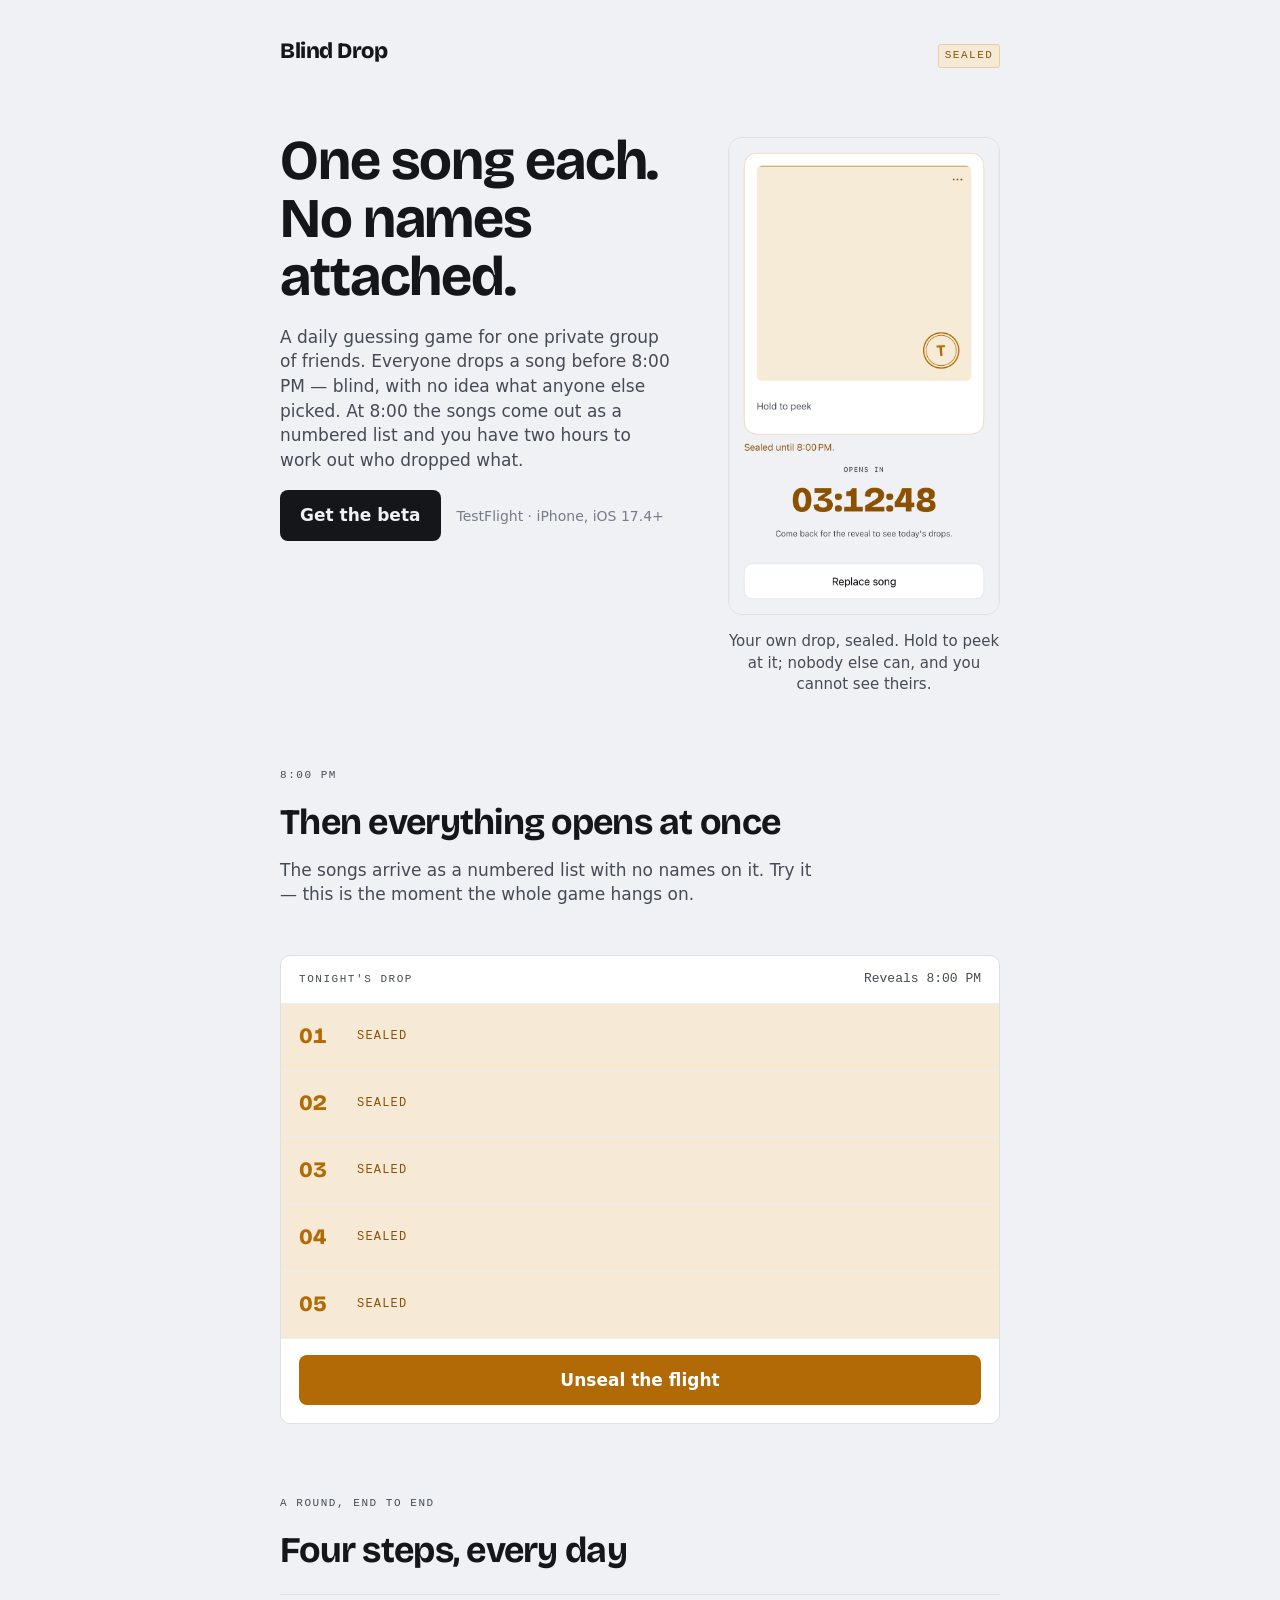
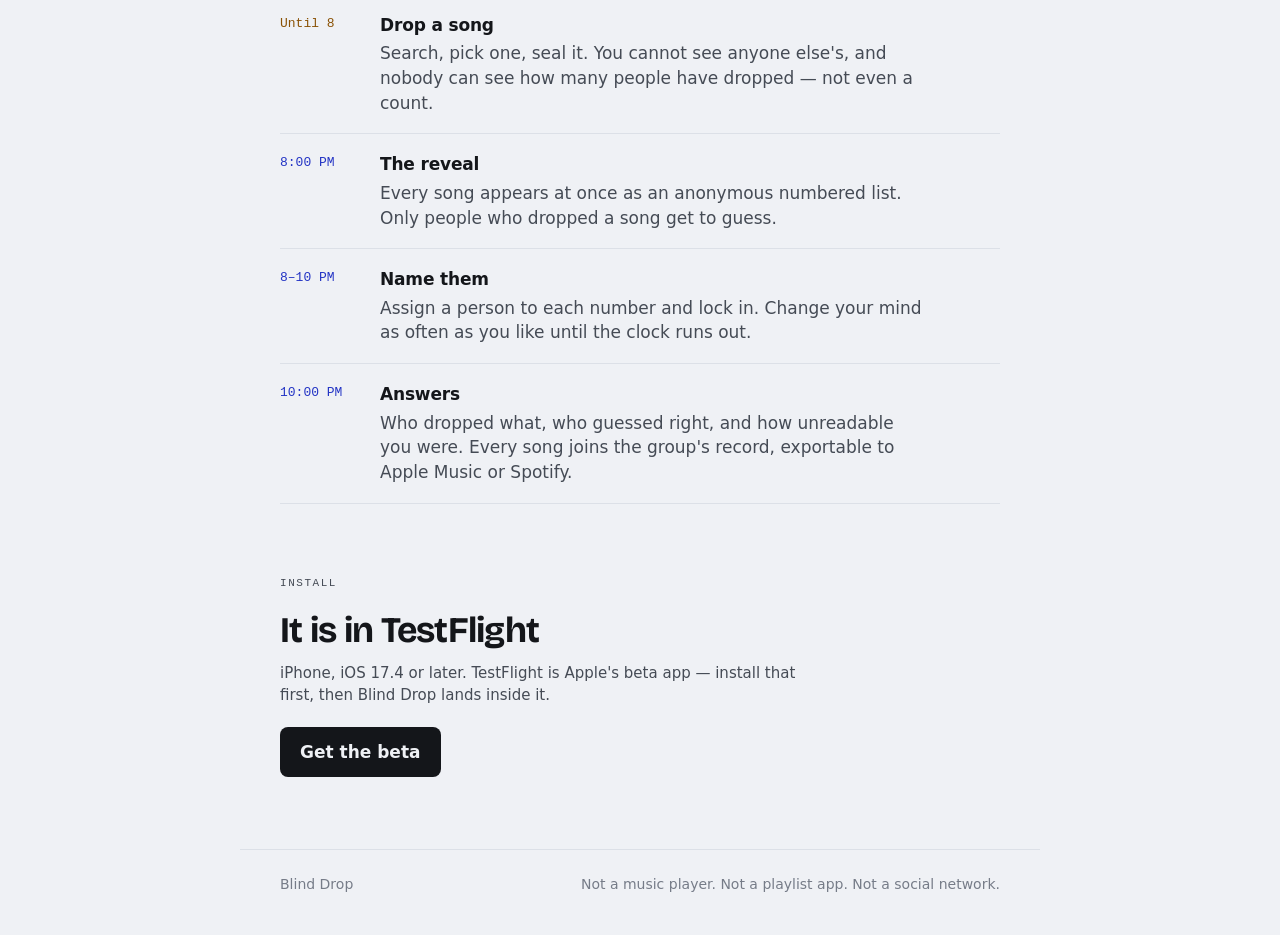
==== index.html @ 06653567 "feat: the landing page and the invite fallback Two static pages, no framework and no build step, per" ====
<!doctype html>
<html lang="en">
<head>
<meta charset="utf-8">
<meta name="viewport" content="width=device-width, initial-scale=1">
<title>Blind Drop — one song each, no names attached</title>
<meta name="description" content="A daily blind music-guessing game for one private group of friends. Everyone drops one song before 8:00 PM. At 8:00 they are revealed as a numbered list, and you have two hours to work out who dropped what.">
<meta name="theme-color" content="#EFF1F5">
<link rel="icon" href="assets/icon.png" sizes="any">
<link rel="apple-touch-icon" href="assets/icon.png">
<link rel="stylesheet" href="assets/style.css">

<meta property="og:type" content="website">
<meta property="og:title" content="Blind Drop — one song each, no names attached">
<meta property="og:description" content="A daily blind music-guessing game for one private group of friends.">
<meta property="og:image" content="assets/og.png">
<meta name="twitter:card" content="summary">
</head>
<body>

<header class="masthead wrap">
  <a class="wordmark" href="/">Blind Drop</a>
  <span class="stamp" id="phase-stamp">Sealed</span>
</header>

<main>
  <section class="hero wrap">
   <div class="hero-grid">
    <div class="hero-copy">
      <h1 class="display">One song each. No names attached.</h1>
      <p>
        A daily guessing game for one private group of friends. Everyone drops a song
        before 8:00 PM — blind, with no idea what anyone else picked. At 8:00 the songs
        come out as a numbered list and you have two hours to work out who dropped what.
      </p>
      <p class="hero-cta">
        <a class="install" href="https://testflight.apple.com/join/qTcTqBkx">Get the beta</a>
        <span class="hero-cta-note">TestFlight &middot; iPhone, iOS&nbsp;17.4+</span>
      </p>
    </div>

    <div class="shot">
      <img src="assets/screenshot.png" width="795" height="1400"
           alt="The Blind Drop app with a song sealed: an amber card stamped shut, the line
                &ldquo;Sealed until 8:00 PM&rdquo;, and a countdown reading 03:12:48.">
      <p class="shot-caption">
        Your own drop, sealed. Hold to peek at it; nobody else can, and you cannot see theirs.
      </p>
    </div>
   </div>
  </section>

  <section class="section wrap">
    <p class="eyebrow">8:00 PM</p>
    <h2 class="display">Then everything opens at once</h2>
    <p class="lede">
      The songs arrive as a numbered list with no names on it. Try it — this is the
      moment the whole game hangs on.
    </p>

    <!-- The flight. Sealed, the rows are genuinely empty: during the blind window
         the app does not hide other people's drops from you, it never receives them
         in the first place. Unsealing fills them in. -->
    <div class="flight" id="flight">
      <div class="flight-head">
        <span class="label">Tonight's drop</span>
        <span class="clock" id="flight-meta">Reveals 8:00 PM</span>
      </div>

      <ol class="rows">
        <li class="row">
          <span class="no">01</span>
          <span class="slot">
            <span class="sealed-label">Sealed</span>
            <span class="revealed">
              <span class="track">Teardrop</span><br>
              <span class="artist">Massive Attack</span>
            </span>
          </span>
          <span class="who revealed">Ivy</span>
        </li>
        <li class="row">
          <span class="no">02</span>
          <span class="slot">
            <span class="sealed-label">Sealed</span>
            <span class="revealed">
              <span class="track">Cranes in the Sky</span><br>
              <span class="artist">Solange</span>
            </span>
          </span>
          <span class="who revealed">Dev</span>
        </li>
        <li class="row">
          <span class="no">03</span>
          <span class="slot">
            <span class="sealed-label">Sealed</span>
            <span class="revealed">
              <span class="track">Bike</span><br>
              <span class="artist">Pink Floyd</span>
            </span>
          </span>
          <span class="who revealed">Ana</span>
        </li>
        <li class="row">
          <span class="no">04</span>
          <span class="slot">
            <span class="sealed-label">Sealed</span>
            <span class="revealed">
              <span class="track">Little Dark Age</span><br>
              <span class="artist">MGMT</span>
            </span>
          </span>
          <span class="who revealed">Bo</span>
        </li>
        <li class="row">
          <span class="no">05</span>
          <span class="slot">
            <span class="sealed-label">Sealed</span>
            <span class="revealed">
              <span class="track">Alright</span><br>
              <span class="artist">Kendrick Lamar</span>
            </span>
          </span>
          <span class="who revealed">Cass</span>
        </li>
      </ol>

      <div class="flight-foot">
        <button class="unseal" id="unseal" type="button">Unseal the flight</button>
        <p class="flight-note" id="flight-note" hidden>
          That is the reveal. In the app you would now have two hours to name all five.
        </p>
      </div>
    </div>
  </section>

  <section class="section wrap">
    <p class="eyebrow">A round, end to end</p>
    <h2 class="display">Four steps, every day</h2>

    <!-- The numbering is the round's own sequence, and the accents are the legend:
         step 1 is the blind window, steps 2–4 are what happens once the information
         is out. Ported from the app's How to play. -->
    <ol class="phases">
      <li class="phase">
        <span class="at">Until 8</span>
        <div>
          <h3>Drop a song</h3>
          <p>Search, pick one, seal it. You cannot see anyone else's, and nobody can see how many people have dropped — not even a count.</p>
        </div>
      </li>
      <li class="phase">
        <span class="at">8:00 PM</span>
        <div>
          <h3>The reveal</h3>
          <p>Every song appears at once as an anonymous numbered list. Only people who dropped a song get to guess.</p>
        </div>
      </li>
      <li class="phase">
        <span class="at">8–10 PM</span>
        <div>
          <h3>Name them</h3>
          <p>Assign a person to each number and lock in. Change your mind as often as you like until the clock runs out.</p>
        </div>
      </li>
      <li class="phase">
        <span class="at">10:00 PM</span>
        <div>
          <h3>Answers</h3>
          <p>Who dropped what, who guessed right, and how unreadable you were. Every song joins the group's record, exportable to Apple Music or Spotify.</p>
        </div>
      </li>
    </ol>
  </section>

  <section class="section wrap">
    <p class="eyebrow">Install</p>
    <h2 class="display">It is in TestFlight</h2>
    <p class="install-note">
      iPhone, iOS 17.4 or later. TestFlight is Apple's beta app — install that first,
      then Blind Drop lands inside it.
    </p>
    <p style="margin-top:1.25rem">
      <a class="install" href="https://testflight.apple.com/join/qTcTqBkx">Get the beta</a>
    </p>
  </section>
</main>

<footer class="foot wrap">
  <span>Blind Drop</span>
  <span>Not a music player. Not a playlist app. Not a social network.</span>
</footer>

<script>
  (function () {
    var flight = document.getElementById('flight');
    var button = document.getElementById('unseal');
    var meta   = document.getElementById('flight-meta');
    var stamp  = document.getElementById('phase-stamp');
    var note   = document.getElementById('flight-note');

    button.addEventListener('click', function () {
      flight.classList.add('is-open');
      button.textContent = 'Revealed';
      button.disabled = true;
      // The count is a property of the reveal, never of the blind window.
      meta.textContent = '5 songs';
      note.hidden = false;
      stamp.textContent = 'Revealed';
      stamp.style.color = 'var(--ultramarine)';
      stamp.style.background = 'var(--ultramarine-wash)';
      stamp.style.borderColor = 'var(--ultramarine-edge)';
    });
  })();
</script>

</body>
</html>
---- assets/style.css ----
/* Blind Drop — tokens are ported verbatim from the app's design system
   (blind-drop/docs/07-DESIGN-SYSTEM.md). Do not invent a value here; if the
   app's palette changes, change it there first and copy it across. */

@font-face {
  font-family: "Bricolage Grotesque";
  src: url("fonts/BricolageGrotesque.ttf") format("truetype-variations");
  font-weight: 200 800;
  font-stretch: 75% 100%;
  font-display: swap;
}

:root {
  /* Neutrals — cool, never warm. */
  --paper:        #EFF1F5;
  --paper-sunk:   #E7EAEF;
  --surface:      #FFFFFF;
  --edge:         #DCE0E7;
  --edge-strong:  #D3D8E0;
  --hairline:     #EAEDF1;

  --ink:          #14161A;
  --ink-dim:      #454B55;
  --ink-faint:    #767C88;

  /* Amber = sealed. Information is hidden. */
  --amber:        #B26A06;
  --amber-deep:   #96590A;
  --amber-text:   #8A5205;
  --amber-wash:   #F6EAD6;
  --amber-edge:   #E6CFA6;

  /* Ultramarine = revealed. Information is open. */
  --ultramarine:      #2233C4;
  --ultramarine-deep: #1B29A0;
  --ultramarine-wash: #E3E6FA;
  --ultramarine-edge: #C3C9F2;

  --measure: 34rem;
  --gutter: clamp(1.25rem, 5vw, 2.5rem);

  /* The display face, always at its widest cut — the expanded cut is what
     gives the numerals their character (docs/07 §3). */
  --display: "Bricolage Grotesque", ui-sans-serif, system-ui, sans-serif;
  --body: -apple-system, BlinkMacSystemFont, "SF Pro Text", ui-sans-serif,
          system-ui, sans-serif;
  --mono: ui-monospace, SFMono-Regular, "SF Mono", Menlo, monospace;
}

*, *::before, *::after { box-sizing: border-box; }

html { -webkit-text-size-adjust: 100%; }

body {
  margin: 0;
  background: var(--paper);
  color: var(--ink);
  font-family: var(--body);
  font-size: 1.0625rem;   /* 17px — the app's bodyL */
  line-height: 1.45;
  text-rendering: optimizeLegibility;
  -webkit-font-smoothing: antialiased;
}

/* The display face is never set below 20px; at small sizes its personality
   reads as noise (docs/07 §3). */
.display {
  font-family: var(--display);
  font-variation-settings: "wdth" 100, "wght" 700;
  font-weight: 700;
  letter-spacing: -0.02em;
  line-height: 1.04;
  margin: 0;
}

a { color: inherit; }

:focus-visible {
  outline: 2px solid var(--ultramarine);
  outline-offset: 3px;
  border-radius: 2px;
}

.wrap {
  max-width: 50rem;
  margin: 0 auto;
  padding-inline: var(--gutter);
}

/* ── Masthead ─────────────────────────────────────────────────────────── */

.masthead {
  display: flex;
  align-items: baseline;
  justify-content: space-between;
  gap: 1rem;
  padding-block: clamp(1.5rem, 4vw, 2.25rem) 0;
}

.wordmark {
  font-family: var(--display);
  font-variation-settings: "wdth" 100, "wght" 800;
  font-weight: 800;
  font-size: 1.375rem;
  letter-spacing: -0.02em;
  text-decoration: none;
}

.masthead .stamp { flex: none; }

/* The phase stamp — the app's own micro-label idiom. Amber while sealed. */
.stamp {
  font-family: var(--mono);
  font-size: 0.6875rem;
  letter-spacing: 0.14em;
  text-transform: uppercase;
  color: var(--amber-text);
  border: 1px solid var(--amber-edge);
  background: var(--amber-wash);
  border-radius: 3px;
  padding: 0.25em 0.5em;
  white-space: nowrap;
}

/* ── Hero ─────────────────────────────────────────────────────────────── */

.hero { padding-block: clamp(2.5rem, 8vw, 4rem) 0; }

.hero h1 {
  font-size: clamp(2.5rem, 7.5vw, 3.5rem);
  max-width: 13ch;
}

.hero-copy > p {
  max-width: var(--measure);
  color: var(--ink-dim);
  margin: 1.125rem 0 0;
}

.hero-cta {
  margin: 1.75rem 0 0;
  display: flex;
  align-items: center;
  flex-wrap: wrap;
  gap: 0.75rem 1rem;
}

.hero-cta-note {
  font-size: 0.875rem;
  color: var(--ink-faint);
}

/* Two columns once there is room: the sentence on the left, the sealed screen
   on the right, baselines starting together. Below that they stack. */
@media (min-width: 56rem) {
  .hero-grid {
    display: grid;
    grid-template-columns: 1fr 17rem;
    gap: clamp(2rem, 5vw, 3.5rem);
    align-items: start;
  }
  .hero-grid .shot { margin-top: 0.35rem; }
  .hero-grid .shot img { max-width: 17rem; }
}

/* ── The flight ───────────────────────────────────────────────────────── */

.flight {
  margin-top: clamp(2rem, 6vw, 3rem);
  background: var(--surface);
  border: 1px solid var(--edge);
  border-radius: 10px;
  overflow: hidden;   /* keeps the row washes inside the corner radius */
}

.flight-head {
  display: flex;
  align-items: baseline;
  justify-content: space-between;
  gap: 1rem;
  padding: 0.875rem 1.125rem;
  border-bottom: 1px solid var(--hairline);
}

.flight-head .label {
  font-family: var(--mono);
  font-size: 0.6875rem;
  letter-spacing: 0.14em;
  text-transform: uppercase;
  color: var(--ink-dim);
}

.clock {
  font-family: var(--mono);
  font-size: 0.8125rem;
  font-variant-numeric: tabular-nums;
  color: var(--ink-dim);
}

.rows { list-style: none; margin: 0; padding: 0; }

.row {
  display: grid;
  grid-template-columns: 2.75rem 1fr auto;
  align-items: center;
  gap: 0 0.875rem;
  padding: 0.8125rem 1.125rem;
  border-bottom: 1px solid var(--hairline);
  background: var(--amber-wash);
  transition: background 260ms ease;
}

.row:last-child { border-bottom: 0; }

/* The numeral is the "mark" tier — it draws rather than writes. */
.no {
  font-family: var(--display);
  font-variation-settings: "wdth" 100, "wght" 800;
  font-weight: 800;
  font-size: 1.375rem;
  font-variant-numeric: tabular-nums;
  color: var(--amber);
  transition: color 260ms ease;
}

/* Sealed: the slot is genuinely empty. During the blind window the app does
   not redact another member's drop — it never receives one. The empty row is
   the accurate picture, so nothing is drawn here but the number. */
.slot { min-height: 2.5rem; display: grid; align-content: center; }

.sealed-label {
  font-family: var(--mono);
  font-size: 0.75rem;
  letter-spacing: 0.1em;
  text-transform: uppercase;
  color: var(--amber-text);
}

.revealed { display: none; }

.track { font-weight: 600; letter-spacing: -0.01em; }
.artist { color: var(--ink-dim); font-size: 0.9375rem; }

.who {
  font-family: var(--mono);
  font-size: 0.8125rem;
  color: var(--ultramarine);
  justify-self: end;
  white-space: nowrap;
}

/* Revealed state — set on the container, cascaded to the rows. */
.flight.is-open .row { background: var(--surface); }
.flight.is-open .no { color: var(--ultramarine); }
.flight.is-open .sealed-label { display: none; }
.flight.is-open .revealed { display: block; }

/* One orchestrated moment: the rows resolve in sequence, ~600ms end to end,
   matching the app's seal (docs/09). Nothing else on the page animates. */
.flight.is-open .row { animation: resolve 320ms ease both; }
.flight.is-open .row:nth-child(1) { animation-delay:   0ms; }
.flight.is-open .row:nth-child(2) { animation-delay:  60ms; }
.flight.is-open .row:nth-child(3) { animation-delay: 120ms; }
.flight.is-open .row:nth-child(4) { animation-delay: 180ms; }
.flight.is-open .row:nth-child(5) { animation-delay: 240ms; }

@keyframes resolve {
  from { opacity: 0.45; transform: translateY(3px); }
  to   { opacity: 1;    transform: none; }
}

.flight-foot {
  padding: 1rem 1.125rem 1.125rem;
  border-top: 1px solid var(--hairline);
}

/* The unseal control carries the phase accent, because it *is* the phase
   transition. Once spent it stops being a control. */
.unseal {
  font: inherit;
  font-weight: 600;
  width: 100%;
  padding: 0.8125rem 1rem;
  border: 0;
  border-radius: 8px;
  background: var(--amber);
  color: #FFFFFF;
  cursor: pointer;
  transition: background 140ms ease;
}

.unseal:hover { background: var(--amber-deep); }

.unseal[disabled] {
  background: var(--paper-sunk);
  color: var(--ink-faint);
  cursor: default;
}

.flight-note {
  margin: 0;
  font-size: 0.9375rem;
  color: var(--ink-dim);
}

/* ── Phases ───────────────────────────────────────────────────────────── */

.section { padding-block: clamp(3rem, 9vw, 4.5rem) 0; }

.eyebrow {
  font-family: var(--mono);
  font-size: 0.6875rem;
  letter-spacing: 0.14em;
  text-transform: uppercase;
  color: var(--ink-dim);
  margin: 0 0 1.25rem;
}

.section h2 { font-size: clamp(1.75rem, 5vw, 2.25rem); }

/* The four steps are the four phases of a round, in order, so the numbering
   carries real information and the accents are the legend — step 1 is the
   blind window (amber), steps 2–4 are what happens once the information is
   out (ultramarine). This is docs/07 §2's second carve-out, and it is the
   only place on this page the two accents sit together. */
.phases { list-style: none; margin: 1.5rem 0 0; padding: 0; }

.phase {
  display: grid;
  grid-template-columns: 5.25rem 1fr;
  gap: 0 1rem;
  padding-block: 1.125rem;
  border-top: 1px solid var(--edge);
}

.phase:last-child { border-bottom: 1px solid var(--edge); }

.phase .at {
  font-family: var(--mono);
  font-size: 0.8125rem;
  font-variant-numeric: tabular-nums;
  color: var(--ultramarine);
  padding-top: 0.15em;
}

.phase:first-child .at { color: var(--amber-text); }

.phase h3 {
  margin: 0;
  font-size: 1.0625rem;
  font-weight: 600;
  letter-spacing: -0.01em;
}

.phase p { margin: 0.25rem 0 0; color: var(--ink-dim); max-width: var(--measure); }

/* ── Screenshot ───────────────────────────────────────────────────────── */

.shot {
  margin-top: clamp(2rem, 6vw, 2.75rem);
  display: grid;
  justify-items: center;
  gap: 1rem;
}

/* The sealed screen is amber all the way to its edges, so it sits on paper with
   the same 1pt edge every other surface gets. No shadow, no device frame — the
   app has no shadows and a mocked-up titanium bezel would be the first
   decoration on the page (docs/07 §2, Elevation). */
.shot img {
  width: 100%;
  max-width: 16.5rem;
  height: auto;
  display: block;
  border: 1px solid var(--edge);
  border-radius: 14px;
}

.shot-caption {
  margin: 0;
  max-width: 26rem;
  text-align: center;
  font-size: 0.9375rem;
  color: var(--ink-dim);
}

.lede {
  max-width: var(--measure);
  color: var(--ink-dim);
  margin: 1rem 0 0;
}

/* ── Install ──────────────────────────────────────────────────────────── */

/* Neutral on purpose. Installing is not a phase of a round, so it takes
   neither accent — that keeps amber and ultramarine strictly semantic. */
.install {
  display: inline-flex;
  align-items: center;
  gap: 0.5rem;
  font-weight: 600;
  text-decoration: none;
  background: var(--ink);
  color: var(--paper);
  padding: 0.8125rem 1.25rem;
  border-radius: 8px;
  transition: background 140ms ease;
}

.install:hover { background: #2A2E36; }

.install-note {
  margin: 0.875rem 0 0;
  font-size: 0.9375rem;
  color: var(--ink-dim);
  max-width: var(--measure);
}

/* ── Invite ───────────────────────────────────────────────────────────── */

.code-card {
  margin-top: 1.5rem;
  background: var(--surface);
  border: 1px solid var(--edge);
  border-radius: 10px;
  padding: 1.5rem 1.25rem;
  text-align: center;
}

.code-card .label {
  font-family: var(--mono);
  font-size: 0.6875rem;
  letter-spacing: 0.14em;
  text-transform: uppercase;
  color: var(--ink-dim);
  margin: 0 0 0.75rem;
}

.code {
  font-family: var(--display);
  font-variation-settings: "wdth" 100, "wght" 800;
  font-weight: 800;
  font-size: clamp(2rem, 11vw, 2.75rem);
  letter-spacing: 0.06em;
  font-variant-numeric: tabular-nums;
  margin: 0;
  color: var(--ink);
  word-break: break-all;
}

/* ── Footer ───────────────────────────────────────────────────────────── */

.foot {
  margin-top: clamp(3rem, 9vw, 4.5rem);
  padding-block: 1.5rem 2.5rem;
  border-top: 1px solid var(--edge);
  color: var(--ink-faint);
  font-size: 0.875rem;
  display: flex;
  flex-wrap: wrap;
  gap: 0.5rem 1.25rem;
  justify-content: space-between;
}

.foot a { color: var(--ink-dim); }

@media (max-width: 30rem) {
  .row { grid-template-columns: 2.25rem 1fr; }
  .who { grid-column: 2; justify-self: start; margin-top: 0.15rem; }
  .phase { grid-template-columns: 1fr; gap: 0.35rem; }
}

@media (prefers-reduced-motion: reduce) {
  *, *::before, *::after {
    animation-duration: 1ms !important;
    animation-delay: 0ms !important;
    transition-duration: 1ms !important;
  }
}
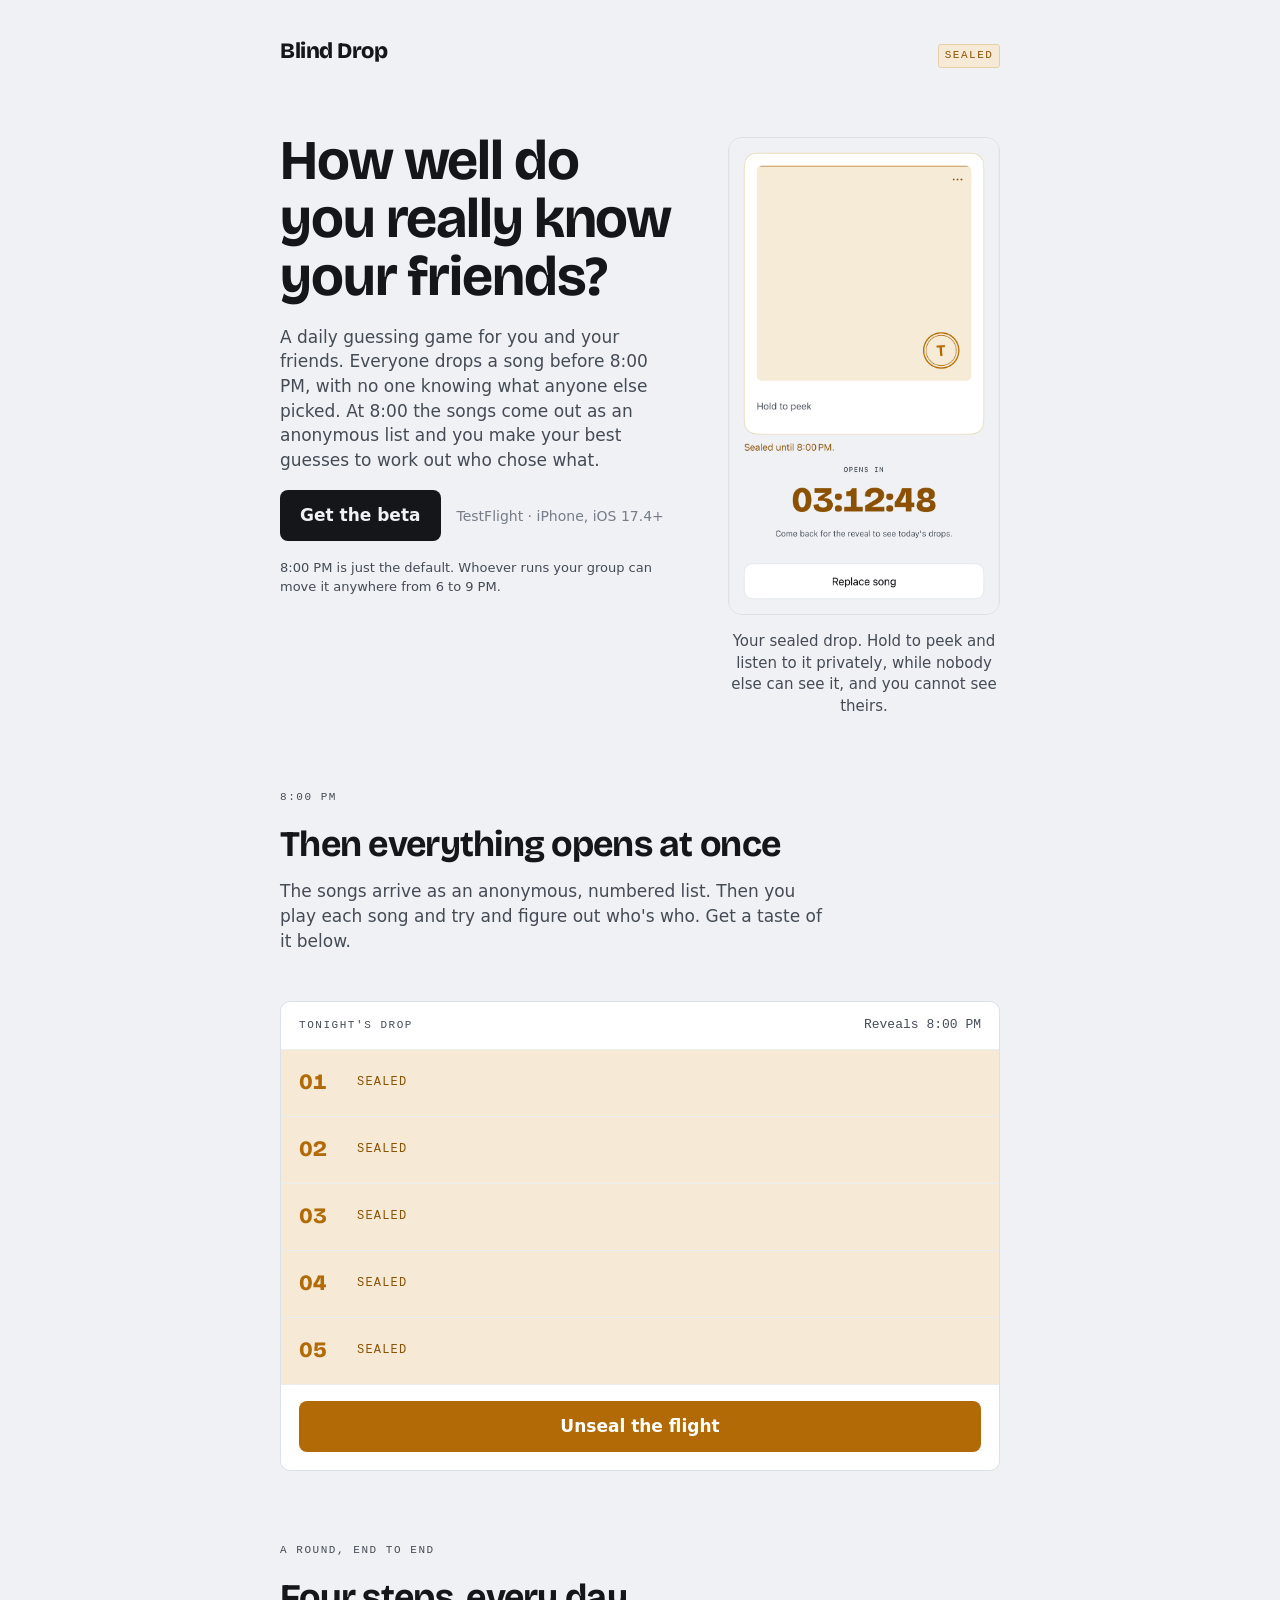
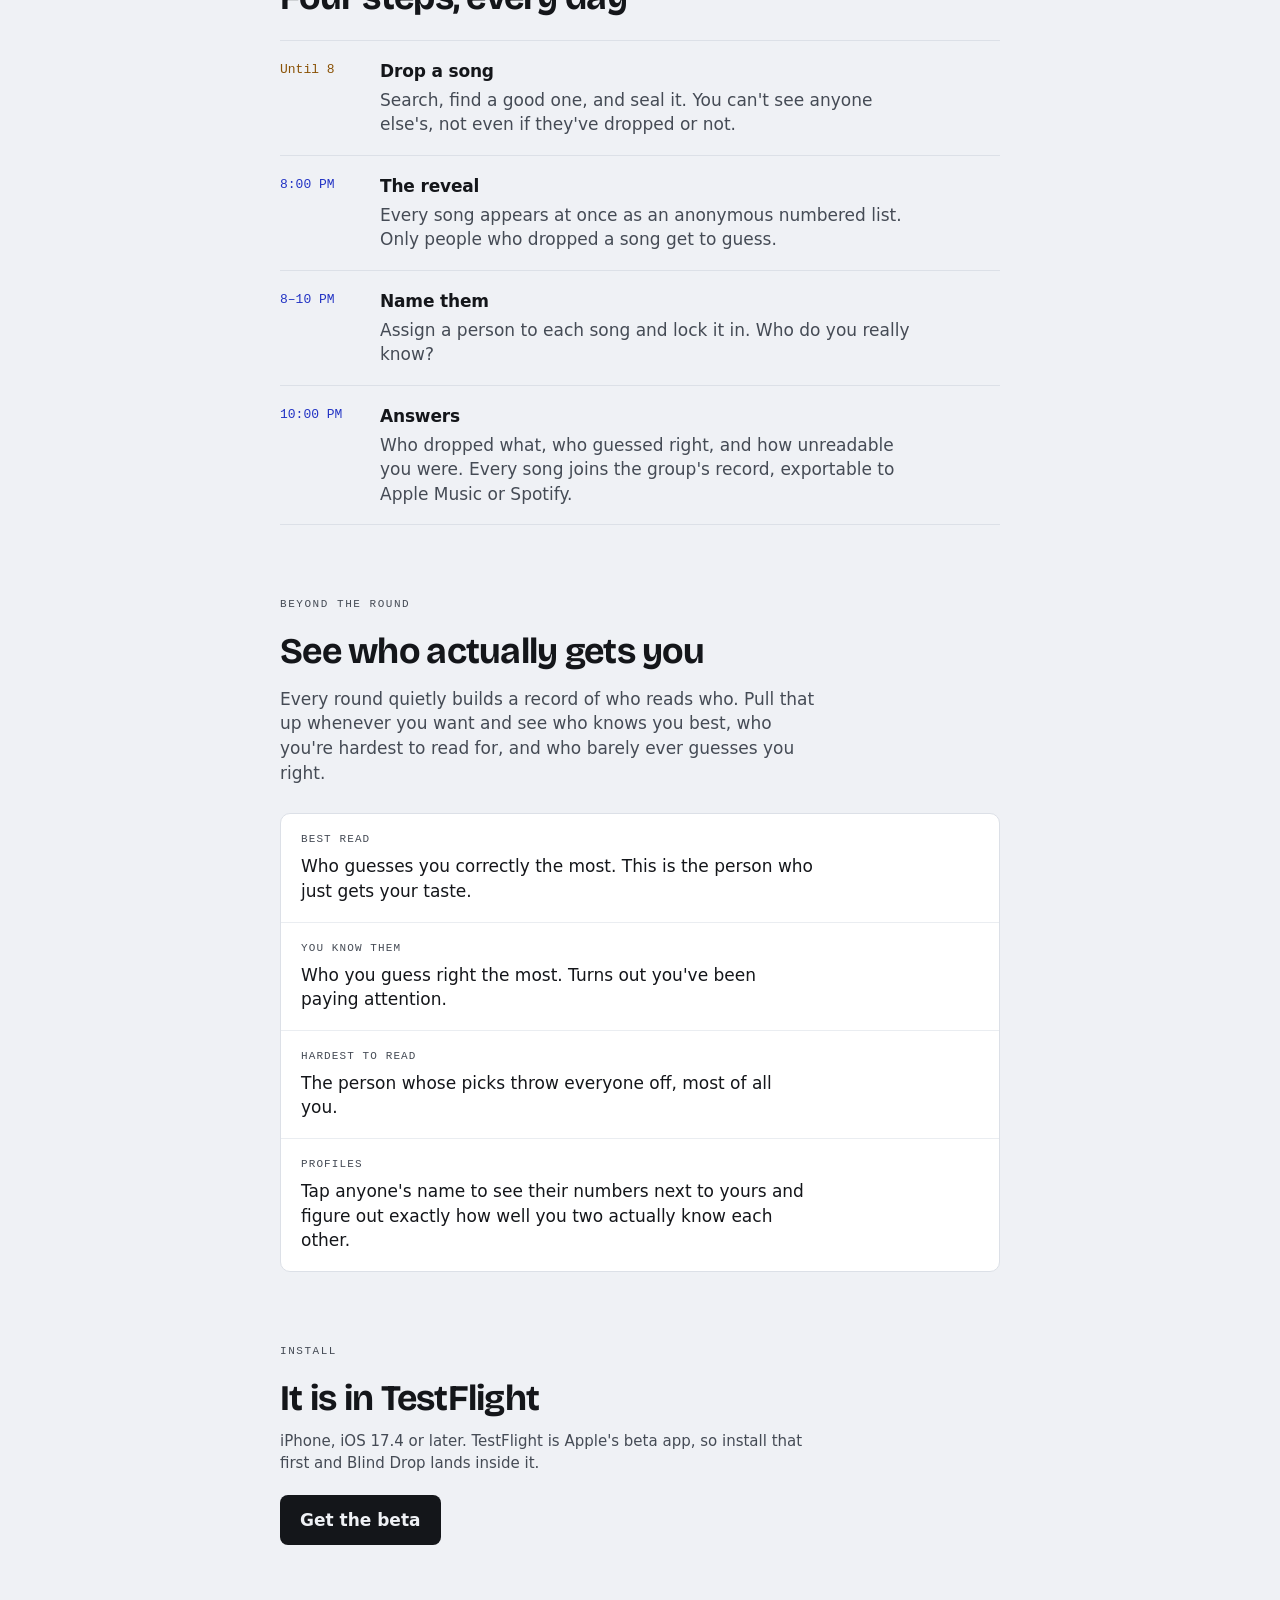
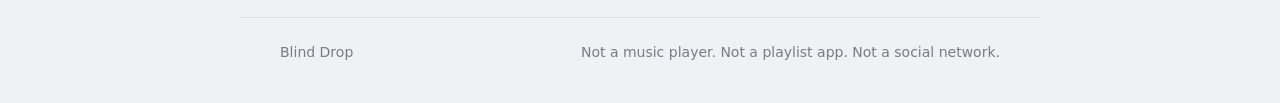
==== commit 8eb55fd8: "copy: casual voice, no em dashes, add Insights section Restamps the hero as "How well do you really " ====
--- a/index.html
+++ b/index.html
@@ -3,7 +3,7 @@
 <head>
 <meta charset="utf-8">
 <meta name="viewport" content="width=device-width, initial-scale=1">
-<title>Blind Drop — one song each, no names attached</title>
+<title>Blind Drop: one song each, no names attached</title>
 <meta name="description" content="A daily blind music-guessing game for one private group of friends. Everyone drops one song before 8:00 PM. At 8:00 they are revealed as a numbered list, and you have two hours to work out who dropped what.">
 <meta name="theme-color" content="#EFF1F5">
 <link rel="icon" href="assets/icon.png" sizes="any">
@@ -11,8 +11,8 @@
 <link rel="stylesheet" href="assets/style.css">
 
 <meta property="og:type" content="website">
-<meta property="og:title" content="Blind Drop — one song each, no names attached">
-<meta property="og:description" content="A daily blind music-guessing game for one private group of friends.">
+<meta property="og:title" content="Blind Drop: one song each, no names attached">
+<meta property="og:description" content="A daily blind music-guessing game for a close group of friends.">
 <meta property="og:image" content="assets/og.png">
 <meta name="twitter:card" content="summary">
 </head>
@@ -27,16 +27,17 @@
   <section class="hero wrap">
    <div class="hero-grid">
     <div class="hero-copy">
-      <h1 class="display">One song each. No names attached.</h1>
+      <h1 class="display">How well do you really know your friends?</h1>
       <p>
-        A daily guessing game for one private group of friends. Everyone drops a song
-        before 8:00 PM — blind, with no idea what anyone else picked. At 8:00 the songs
-        come out as a numbered list and you have two hours to work out who dropped what.
+        A daily guessing game for you and your friends. Everyone drops a song before
+        8:00 PM, with no one knowing what anyone else picked. At 8:00 the songs come out
+        as an anonymous list and you make your best guesses to work out who chose what.
       </p>
       <p class="hero-cta">
         <a class="install" href="https://testflight.apple.com/join/qTcTqBkx">Get the beta</a>
         <span class="hero-cta-note">TestFlight &middot; iPhone, iOS&nbsp;17.4+</span>
       </p>
+      <p class="footnote">8:00 PM is just the default. Whoever runs your group can move it anywhere from 6 to 9 PM.</p>
     </div>
 
     <div class="shot">
@@ -44,7 +45,8 @@
            alt="The Blind Drop app with a song sealed: an amber card stamped shut, the line
                 &ldquo;Sealed until 8:00 PM&rdquo;, and a countdown reading 03:12:48.">
       <p class="shot-caption">
-        Your own drop, sealed. Hold to peek at it; nobody else can, and you cannot see theirs.
+        Your sealed drop. Hold to peek and listen to it privately, while nobody else can
+        see it, and you cannot see theirs.
       </p>
     </div>
    </div>
@@ -54,8 +56,8 @@
     <p class="eyebrow">8:00 PM</p>
     <h2 class="display">Then everything opens at once</h2>
     <p class="lede">
-      The songs arrive as a numbered list with no names on it. Try it — this is the
-      moment the whole game hangs on.
+      The songs arrive as an anonymous, numbered list. Then you play each song and try
+      and figure out who's who. Get a taste of it below.
     </p>
 
     <!-- The flight. Sealed, the rows are genuinely empty: during the blind window
@@ -146,7 +148,7 @@
         <span class="at">Until 8</span>
         <div>
           <h3>Drop a song</h3>
-          <p>Search, pick one, seal it. You cannot see anyone else's, and nobody can see how many people have dropped — not even a count.</p>
+          <p>Search, find a good one, and seal it. You can't see anyone else's, not even if they've dropped or not.</p>
         </div>
       </li>
       <li class="phase">
@@ -160,7 +162,7 @@
         <span class="at">8–10 PM</span>
         <div>
           <h3>Name them</h3>
-          <p>Assign a person to each number and lock in. Change your mind as often as you like until the clock runs out.</p>
+          <p>Assign a person to each song and lock it in. Who do you really know?</p>
         </div>
       </li>
       <li class="phase">
@@ -171,14 +173,43 @@
         </div>
       </li>
     </ol>
+  </section>
+
+  <section class="section wrap">
+    <p class="eyebrow">Beyond the round</p>
+    <h2 class="display">See who actually gets you</h2>
+    <p class="lede">
+      Every round quietly builds a record of who reads who. Pull that up whenever you want
+      and see who knows you best, who you're hardest to read for, and who barely ever
+      guesses you right.
+    </p>
+
+    <ul class="insights">
+      <li class="insight">
+        <span class="insight-tag">Best read</span>
+        <p>Who guesses you correctly the most. This is the person who just gets your taste.</p>
+      </li>
+      <li class="insight">
+        <span class="insight-tag">You know them</span>
+        <p>Who you guess right the most. Turns out you've been paying attention.</p>
+      </li>
+      <li class="insight">
+        <span class="insight-tag">Hardest to read</span>
+        <p>The person whose picks throw everyone off, most of all you.</p>
+      </li>
+      <li class="insight">
+        <span class="insight-tag">Profiles</span>
+        <p>Tap anyone's name to see their numbers next to yours and figure out exactly how well you two actually know each other.</p>
+      </li>
+    </ul>
   </section>
 
   <section class="section wrap">
     <p class="eyebrow">Install</p>
     <h2 class="display">It is in TestFlight</h2>
     <p class="install-note">
-      iPhone, iOS 17.4 or later. TestFlight is Apple's beta app — install that first,
-      then Blind Drop lands inside it.
+      iPhone, iOS 17.4 or later. TestFlight is Apple's beta app, so install that first
+      and Blind Drop lands inside it.
     </p>
     <p style="margin-top:1.25rem">
       <a class="install" href="https://testflight.apple.com/join/qTcTqBkx">Get the beta</a>
--- a/assets/style.css
+++ b/assets/style.css
@@ -148,6 +148,13 @@
 .hero-cta-note {
   font-size: 0.875rem;
   color: var(--ink-faint);
+}
+
+.footnote {
+  margin: 0.875rem 0 0;
+  font-size: 0.8125rem;
+  color: var(--ink-faint);
+  max-width: var(--measure);
 }
 
 /* Two columns once there is room: the sentence on the left, the sealed screen
@@ -390,6 +397,42 @@
   margin: 1rem 0 0;
 }
 
+/* ── Insights ─────────────────────────────────────────────────────────── */
+
+/* Neutral, deliberately. This isn't the reveal transition and it isn't How
+   to play's legend, so it takes neither accent (docs/07 §2). */
+.insights {
+  list-style: none;
+  margin: 1.75rem 0 0;
+  padding: 0;
+  background: var(--surface);
+  border: 1px solid var(--edge);
+  border-radius: 10px;
+  overflow: hidden;
+}
+
+.insight {
+  padding: 1.125rem 1.25rem;
+  border-bottom: 1px solid var(--hairline);
+}
+
+.insight:last-child { border-bottom: 0; }
+
+.insight-tag {
+  display: block;
+  font-family: var(--mono);
+  font-size: 0.6875rem;
+  letter-spacing: 0.1em;
+  text-transform: uppercase;
+  color: var(--ink-dim);
+  margin: 0 0 0.375rem;
+}
+
+.insight p {
+  margin: 0;
+  max-width: 32rem;
+}
+
 /* ── Install ──────────────────────────────────────────────────────────── */
 
 /* Neutral on purpose. Installing is not a phase of a round, so it takes
